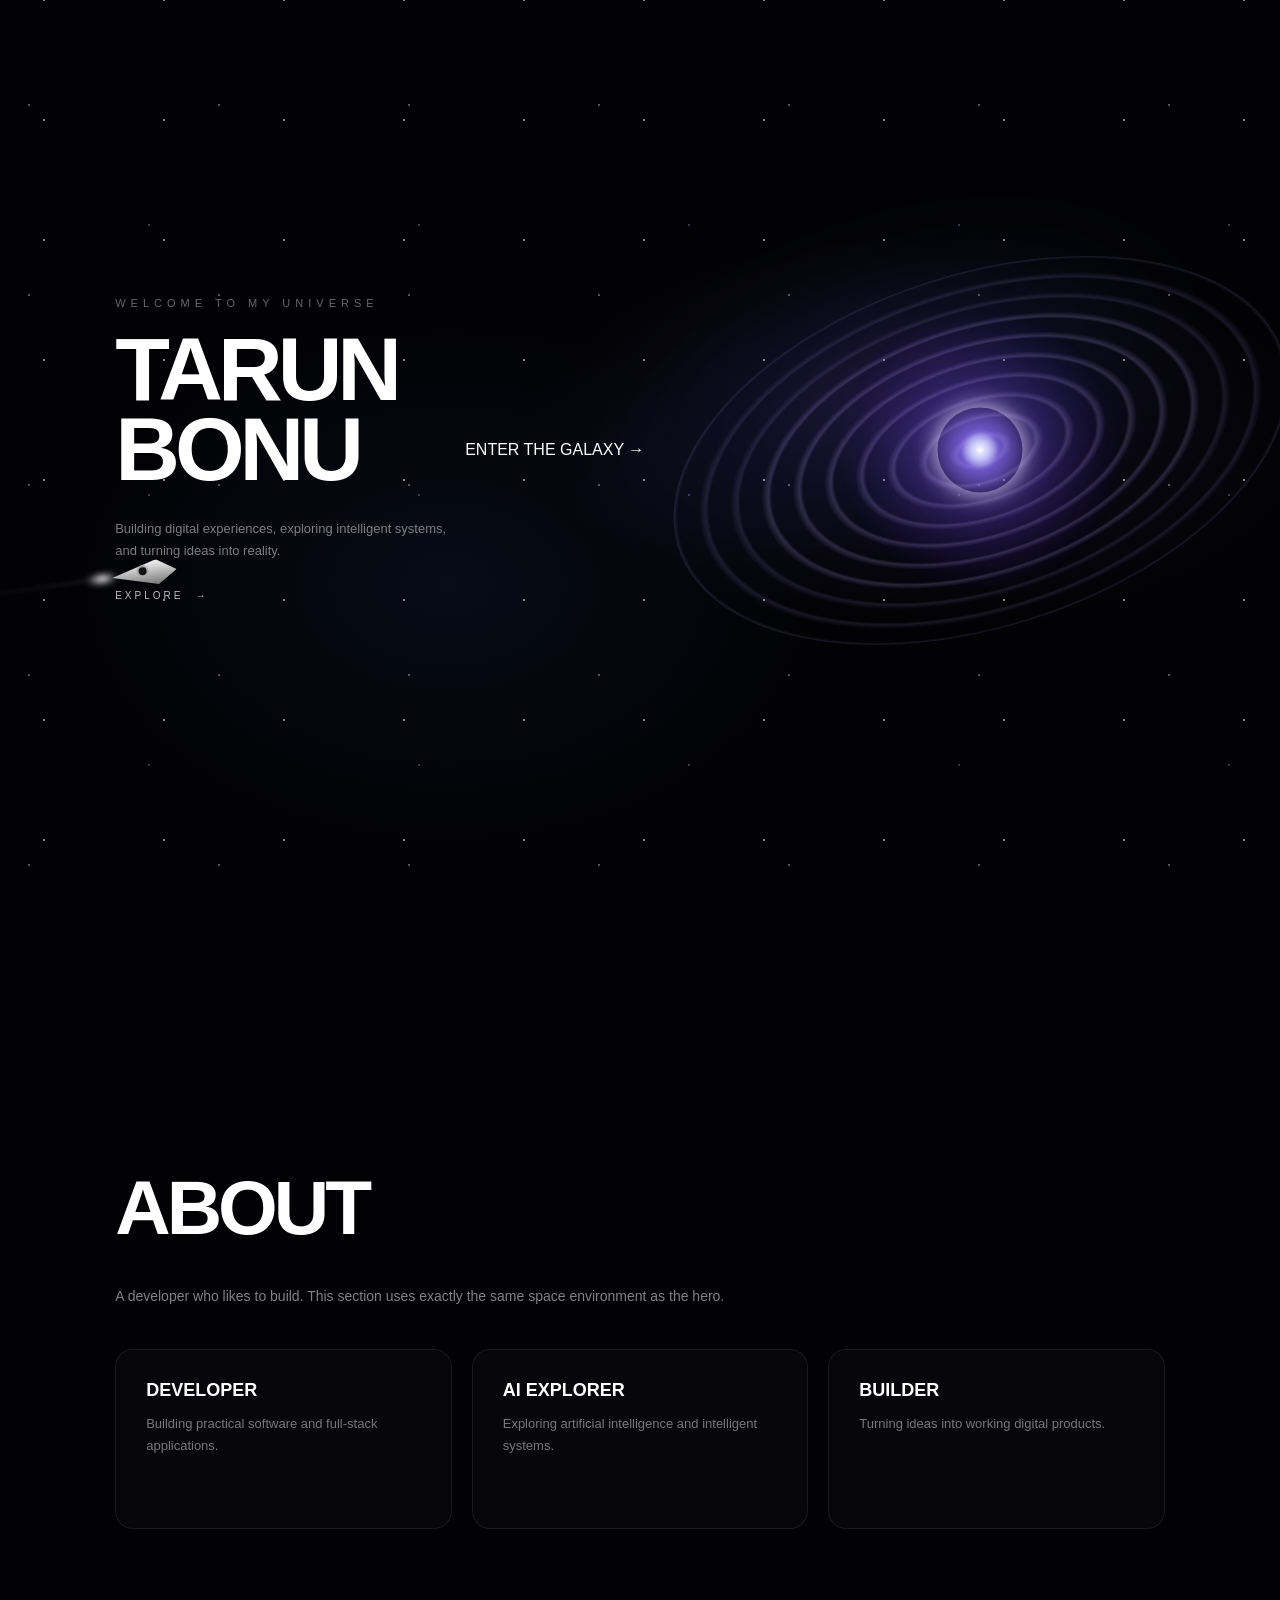
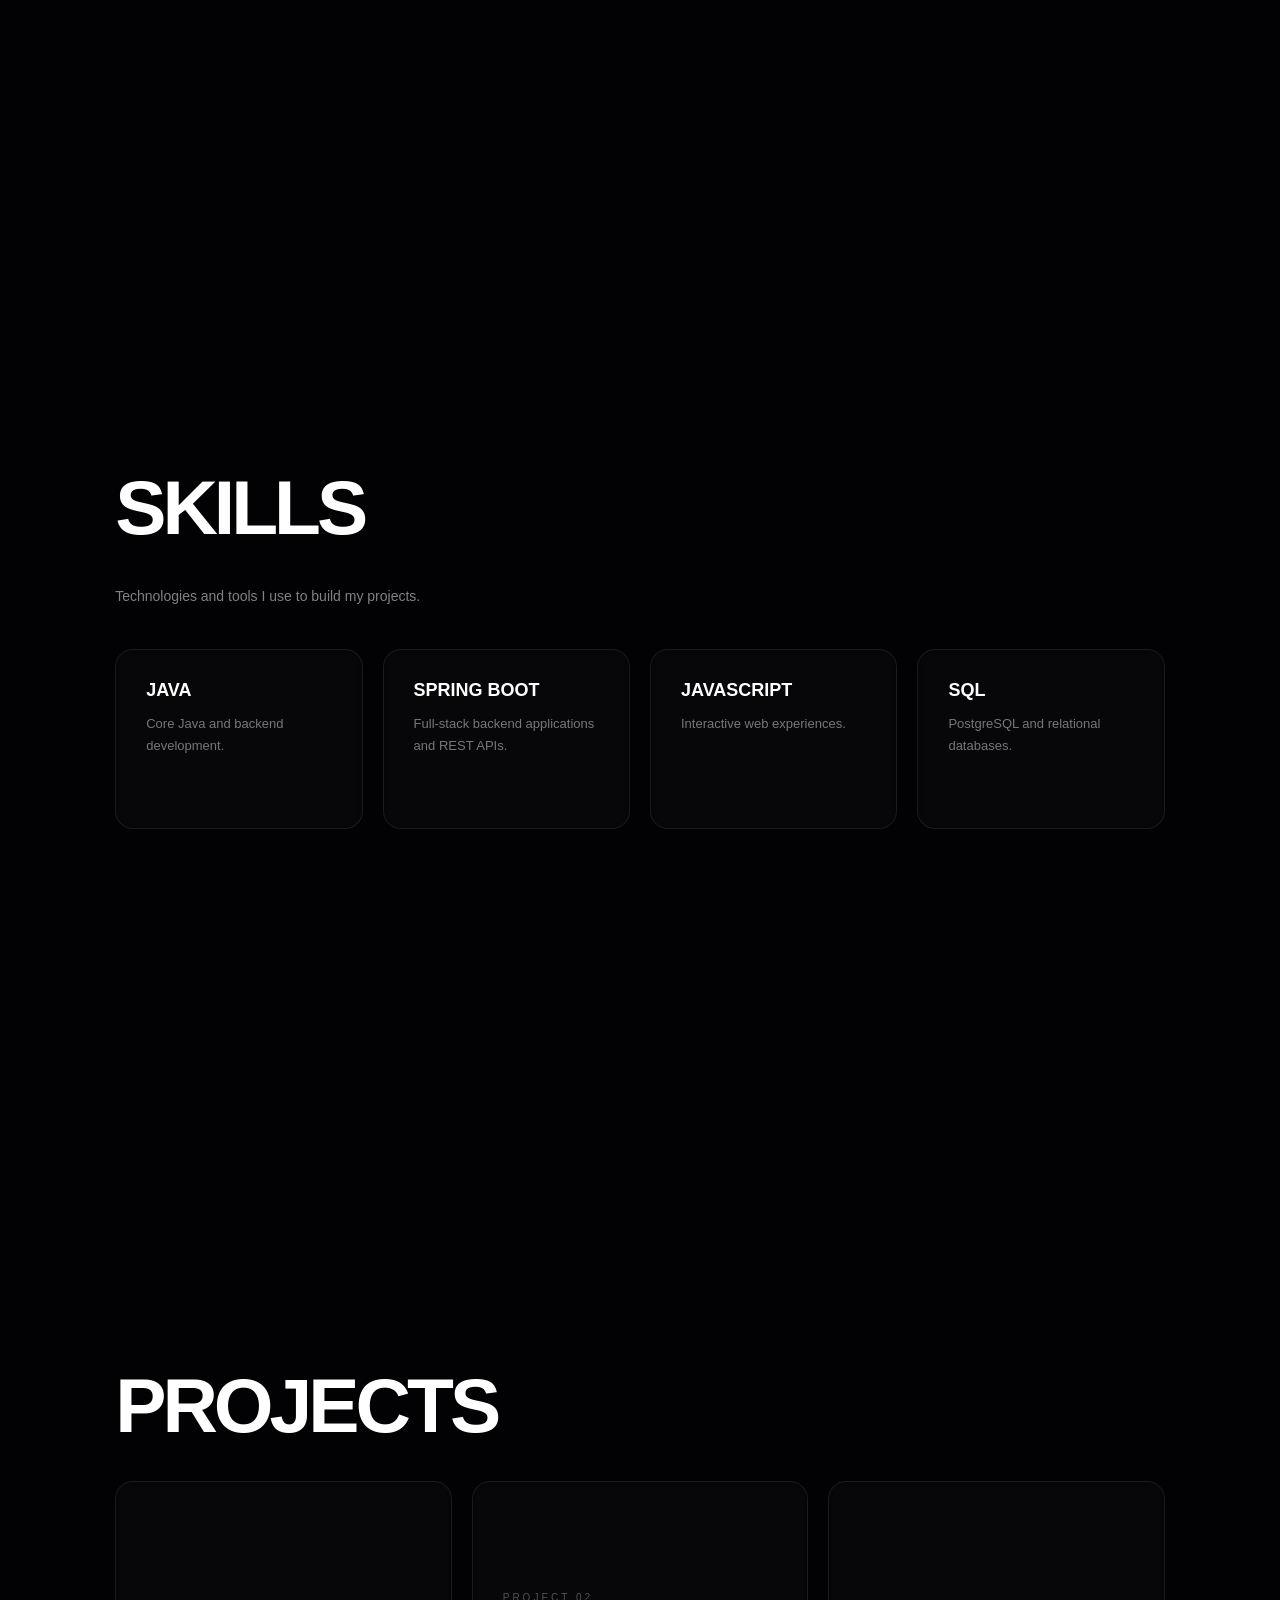
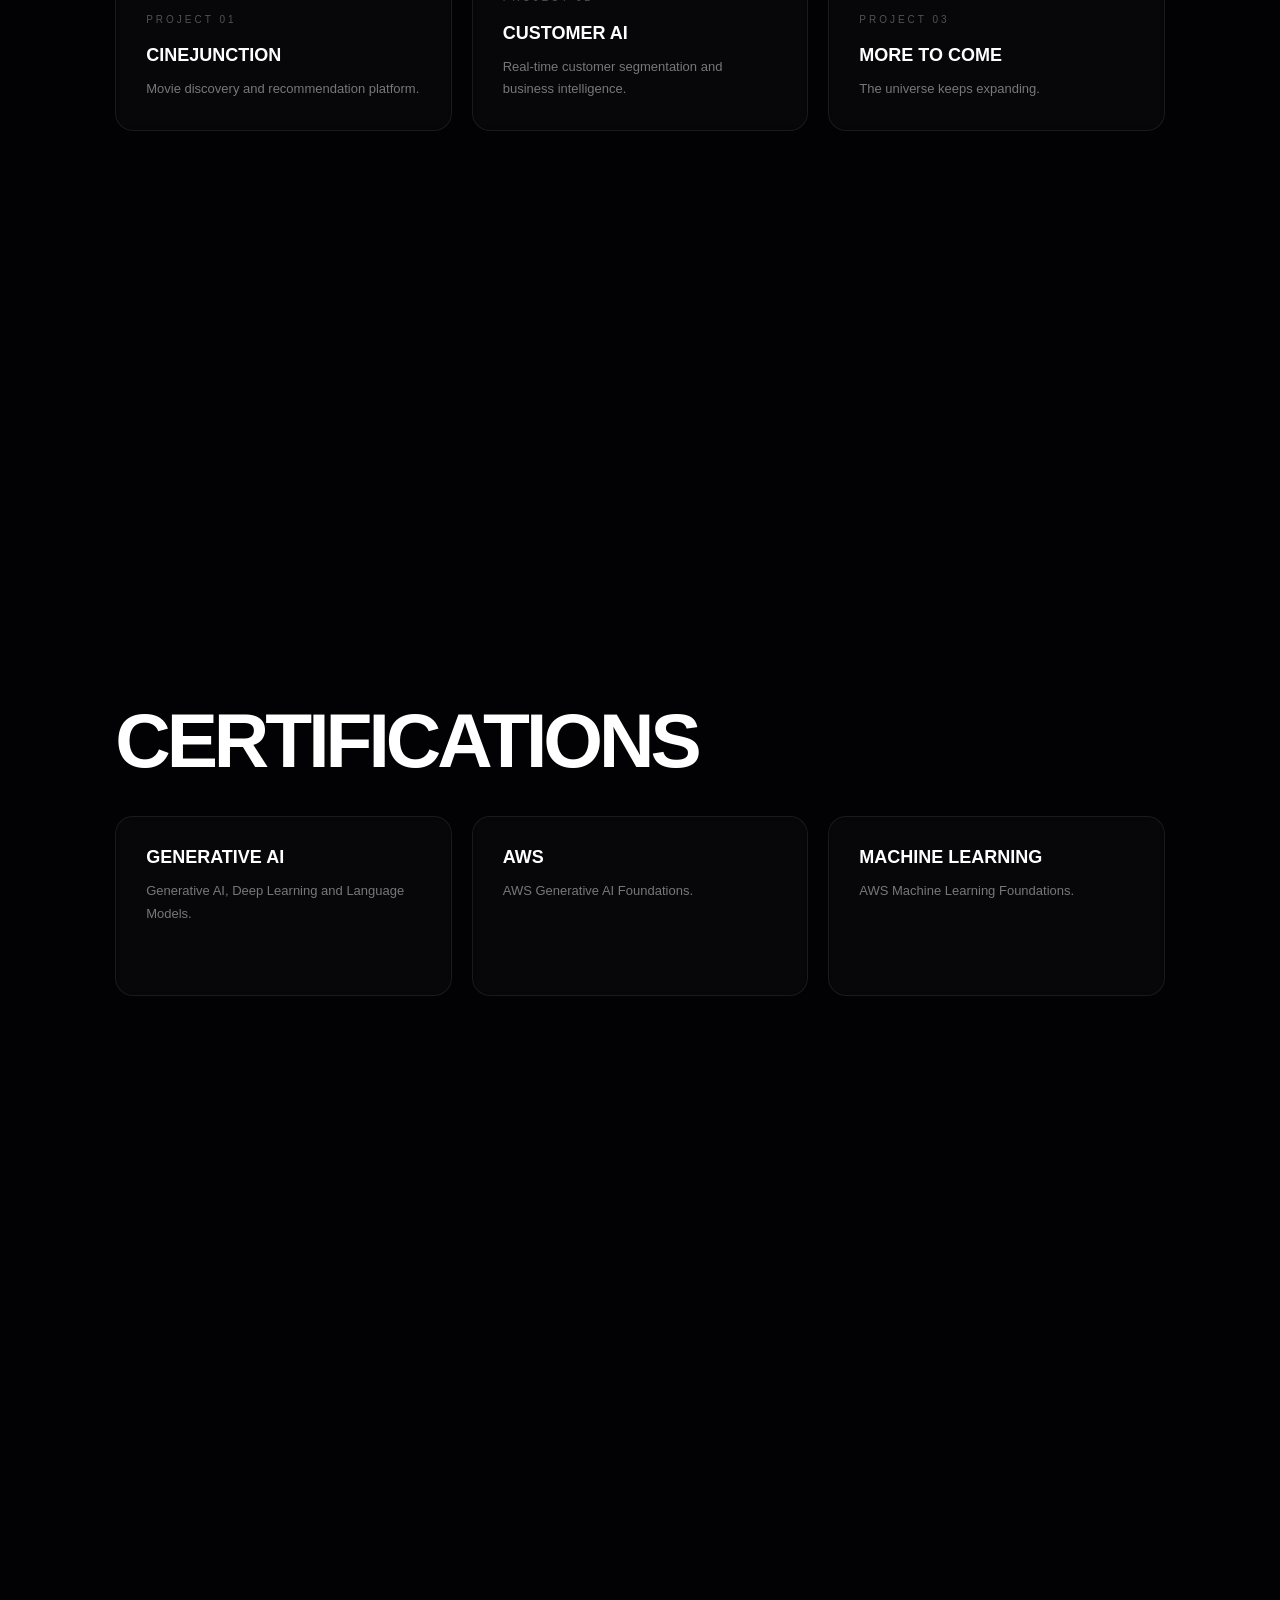
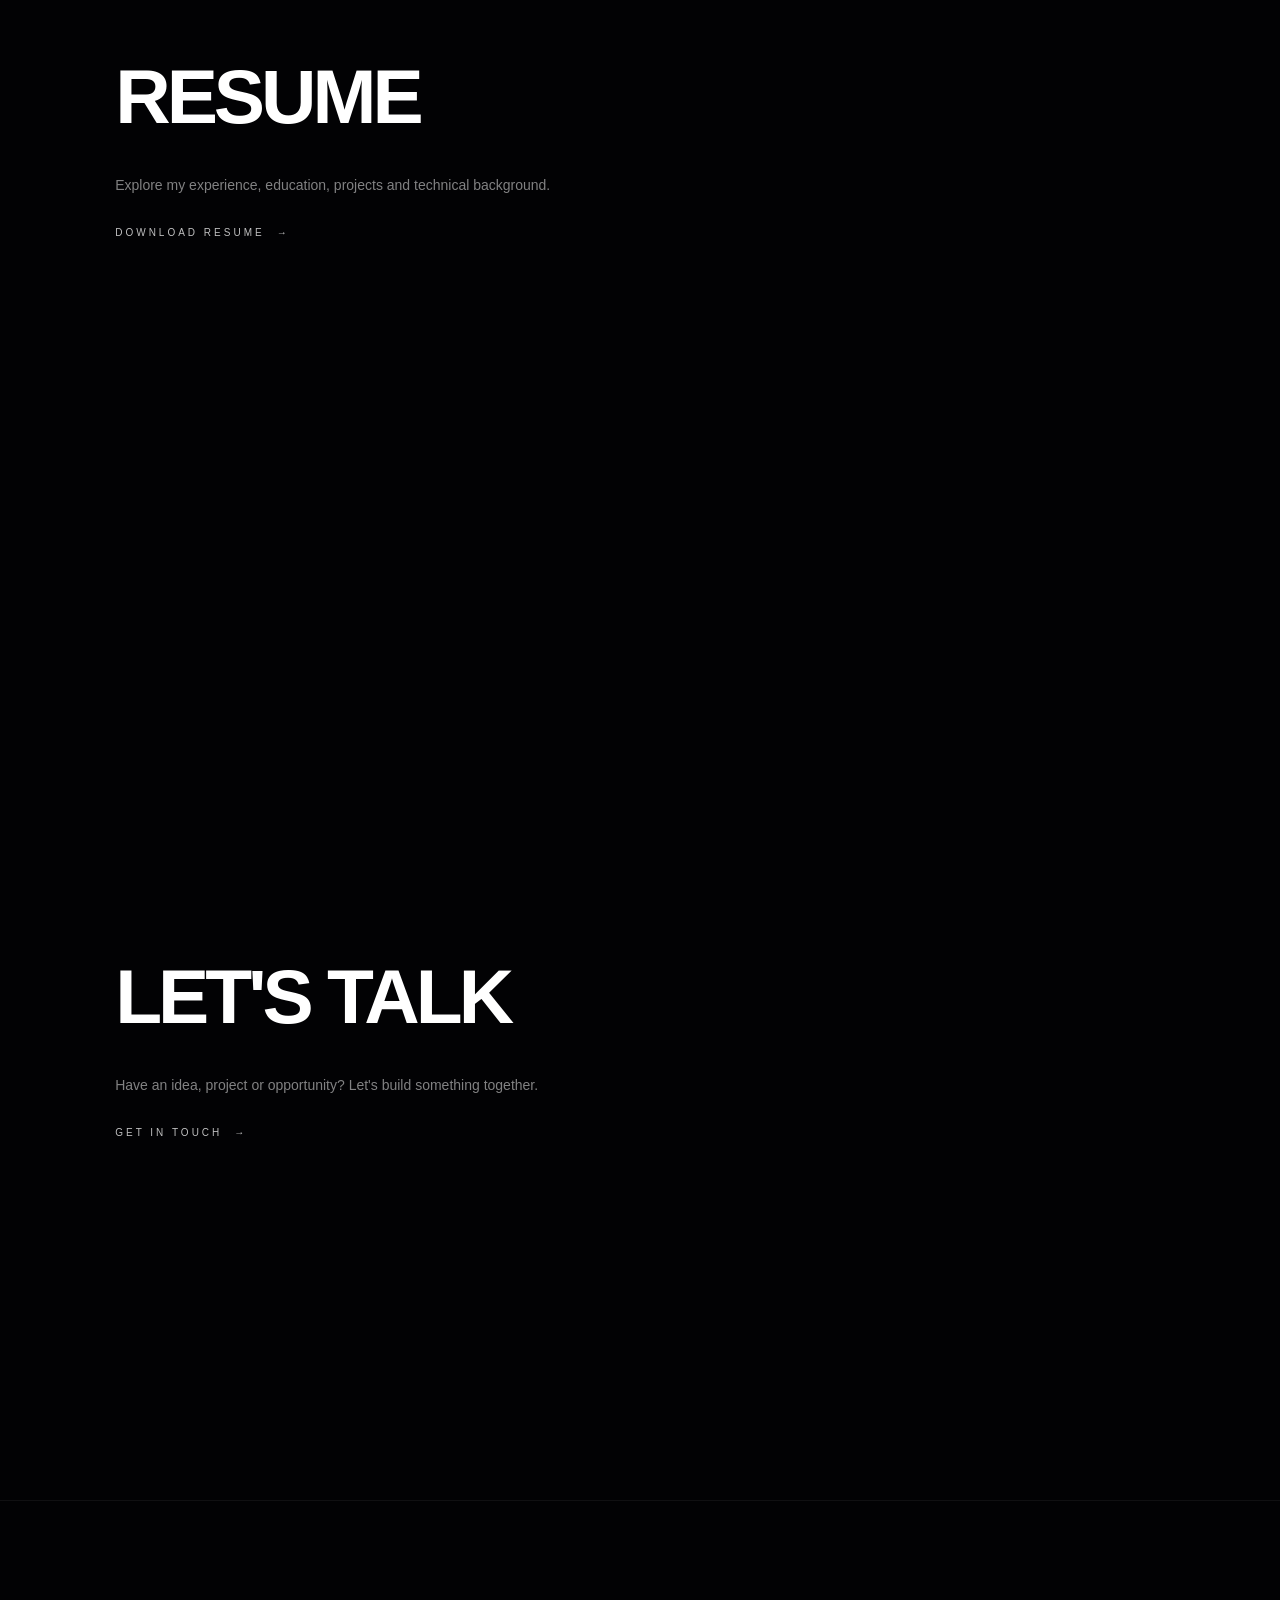
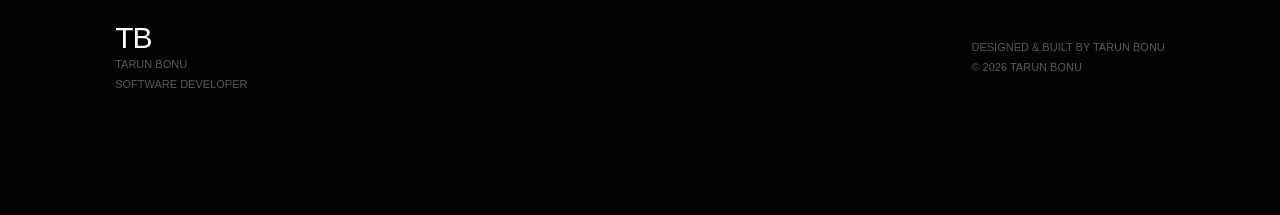
==== demo.html @ 3eeeaf5f "Redefined the animations" ====
<!DOCTYPE html>
<html lang="en">

<head>

<meta charset="UTF-8">

<meta
    name="viewport"
    content="width=device-width, initial-scale=1.0"
>

<title>Tarun — Into The Universe</title>


<style>

/* =========================================================
   RESET
========================================================= */

* {
    margin: 0;
    padding: 0;
    box-sizing: border-box;
}

html {
    scroll-behavior: smooth;
}

body {

    min-height: 100vh;

    background: #020204;

    font-family:
        Inter,
        Arial,
        sans-serif;

    color: white;

    overflow-x: hidden;
}


/* =========================================================
   GLOBAL SPACE
   THIS NOW COVERS THE ENTIRE WEBSITE
========================================================= */

.space {

    position: relative;

    width: 100%;

    min-height: 100vh;

    overflow: hidden;

    background:

        radial-gradient(
            ellipse at 72% 48%,
            rgba(90, 70, 180, 0.16),
            transparent 30%
        ),

        radial-gradient(
            ellipse at 35% 65%,
            rgba(40, 80, 160, 0.12),
            transparent 32%
        ),

        #020204;
}


/* =========================================================
   FIXED SPACE LAYERS
   THESE REMAIN BEHIND EVERYTHING WHILE SCROLLING
========================================================= */

.space-background {

    position: fixed;

    inset: 0;

    width: 100vw;
    height: 100vh;

    overflow: hidden;

    pointer-events: none;

    z-index: 0;

    background:

        radial-gradient(
            ellipse at 72% 48%,
            rgba(90, 70, 180, 0.16),
            transparent 30%
        ),

        radial-gradient(
            ellipse at 35% 65%,
            rgba(40, 80, 160, 0.12),
            transparent 32%
        ),

        #020204;
}


/* =========================================================
   STAR LAYERS
========================================================= */

.stars,
.stars2,
.stars3 {

    position: absolute;

    inset: -20%;

    background-repeat: repeat;

    pointer-events: none;
}


.stars {

    background-image:

        radial-gradient(
            circle,
            white 1px,
            transparent 1.5px
        );

    background-size: 120px 120px;

    opacity: .55;

    animation:
        starsMove 35s linear infinite;
}


.stars2 {

    background-image:

        radial-gradient(
            circle,
            rgba(255,255,255,.8) 1px,
            transparent 1.4px
        );

    background-size: 190px 190px;

    opacity: .4;

    animation:
        starsMove 55s linear infinite reverse;
}


.stars3 {

    background-image:

        radial-gradient(
            circle,
            rgba(180,200,255,.8) 1px,
            transparent 1.2px
        );

    background-size: 270px 270px;

    opacity: .35;

    animation:
        starsMove 80s linear infinite;
}


/* =========================================================
   NEBULA
========================================================= */

.nebula {

    position: absolute;

    width: 650px;
    height: 320px;

    right: 5%;
    top: 25%;

    background:

        radial-gradient(
            ellipse,
            rgba(120, 80, 220, .18),
            rgba(50, 80, 180, .08) 35%,
            transparent 70%
        );

    filter: blur(30px);

    transform: rotate(-18deg);

    animation:
        nebulaPulse 8s ease-in-out infinite;
}


/* =========================================================
   SHOOTING STARS
========================================================= */

.shooting-star {

    position: absolute;

    width: 110px;
    height: 1px;

    background:

        linear-gradient(
            90deg,
            transparent,
            white
        );

    transform: rotate(-35deg);

    opacity: 0;

    animation:
        shooting 7s linear infinite;
}


.shooting-star.s1 {

    top: 18%;
    left: 55%;
}


.shooting-star.s2 {

    top: 65%;
    left: 35%;

    animation-delay: 3s;
}


.shooting-star.s3 {

    top: 38%;
    left: 80%;

    animation-delay: 6s;
}


/* =========================================================
   WEBSITE CONTENT
   IMPORTANT:
   CONTENT IS ABOVE THE SPACE BACKGROUND
========================================================= */

.website-content {

    position: relative;

    z-index: 2;

    width: 100%;
}


/* =========================================================
   HERO
========================================================= */

.hero {

    position: relative;

    min-height: 100vh;

    width: 100%;

    display: flex;

    align-items: center;

    padding: 0 9%;

}


/* =========================================================
   HERO TEXT
========================================================= */

.hero-content {

    position: relative;

    z-index: 10;

}


.eyebrow {

    color:
        rgba(255,255,255,.4);

    font-size: 11px;

    letter-spacing: 5px;

    margin-bottom: 20px;
}


.title {

    color: white;

    font-size:
        clamp(
            55px,
            7vw,
            105px
        );

    font-weight: 700;

    letter-spacing: -5px;

    line-height: .9;
}


.title span {

    display: block;
}


.description {

    margin-top: 28px;

    color:
        rgba(255,255,255,.48);

    font-size: 13px;

    line-height: 1.7;

    max-width: 350px;
}


.explore {

    margin-top: 28px;

    display: inline-flex;

    align-items: center;

    gap: 12px;

    color:
        rgba(255,255,255,.75);

    font-size: 10px;

    letter-spacing: 3px;

    cursor: pointer;

    transition: .3s;
}


.explore:hover {

    color: white;

    gap: 20px;
}


/* =========================================================
   GALAXY
========================================================= */

.galaxy {

    position: absolute;

    width: 420px;
    height: 420px;

    right: 7%;

    top: 50%;

    transform:
        translateY(-50%);

    border-radius: 50%;

    cursor: pointer;

    background:

        radial-gradient(
            circle,
            #fff 0%,
            rgba(210,220,255,.95) 2%,
            rgba(150,120,255,.6) 7%,
            rgba(90,60,200,.3) 18%,
            transparent 48%
        );

    filter: blur(.3px);

    transition:
        transform .5s ease,
        filter .5s ease;

}


.galaxy:hover {

    transform:
        translateY(-50%)
        scale(1.08);

    filter:

        brightness(1.3)

        drop-shadow(
            0 0 40px
            rgba(130,100,255,.4)
        );
}


/* =========================================================
   GALAXY DISK
========================================================= */

.galaxy::before,
.galaxy::after {

    content: "";

    position: absolute;

    inset: 8%;

    border-radius: 50%;

    background:

        repeating-radial-gradient(
            ellipse,
            transparent 0px,
            transparent 12px,
            rgba(190,170,255,.12) 14px,
            transparent 18px
        );

    transform:
        rotate(-18deg)
        scaleX(1.8);

    animation:
        galaxyRotate
        18s
        linear
        infinite;
}


.galaxy::after {

    inset: 18%;

    opacity: .7;

    animation-duration: 12s;

    animation-direction: reverse;
}


/* =========================================================
   GALAXY CORE
========================================================= */

.galaxy-core {

    position: absolute;

    width: 85px;
    height: 85px;

    left: 50%;
    top: 50%;

    transform:
        translate(-50%, -50%);

    border-radius: 50%;

    background:

        radial-gradient(
            circle,
            white 0%,
            rgba(220,220,255,.9) 8%,
            rgba(130,100,255,.35) 30%,
            transparent 70%
        );

    box-shadow:

        0 0 25px
        rgba(255,255,255,.7),

        0 0 80px
        rgba(130,100,255,.5);
}


/* =========================================================
   SPACESHIP
========================================================= */

.ship {

    position: absolute;

    left: 8%;

    top: 62%;

    width: 85px;
    height: 32px;

    transform:
        rotate(-8deg);

    animation:

        fly
        12s
        ease-in-out
        infinite,

        shipFloat
        2.5s
        ease-in-out
        infinite;

    z-index: 5;
}


/* BODY */

.ship-body {

    position: absolute;

    width: 65px;
    height: 25px;

    left: 10px;
    top: 3px;

    background:

        linear-gradient(
            180deg,
            #f4f4f4,
            #777
        );

    border-radius:
        60% 35% 35% 60%;

    clip-path:

        polygon(
            0 50%,
            70% 0,
            100% 50%,
            70% 100%
        );
}


/* WINDOW */

.ship-window {

    position: absolute;

    width: 12px;
    height: 12px;

    border-radius: 50%;

    background: #111;

    border:
        2px solid #aaa;

    left: 35px;
    top: 7px;
}


/* ENGINE */

.engine {

    position: absolute;

    width: 30px;
    height: 8px;

    left: -15px;
    top: 11px;

    background:

        linear-gradient(
            90deg,
            transparent,
            rgba(255,255,255,.9),
            transparent
        );

    filter: blur(3px);

    animation:
        engine
        .25s
        infinite
        alternate;
}


/* TRAIL */

.trail {

    position: absolute;

    width: 180px;
    height: 2px;

    left: -175px;
    top: 14px;

    background:

        linear-gradient(
            90deg,
            transparent,
            rgba(255,255,255,.15)
        );

    filter: blur(2px);
}


/* =========================================================
   SECTIONS
   SAME SPACE BACKGROUND CONTINUES
========================================================= */

.portfolio-section {

    position: relative;

    min-height: 100vh;

    width: 100%;

    padding: 120px 9%;

    display: flex;

    align-items: center;

}


/* Section content */

.section-inner {

    width: 100%;

    max-width: 1100px;

    margin: auto;

}


/* Section heading */

.section-heading {

    font-size:
        clamp(
            45px,
            6vw,
            80px
        );

    letter-spacing: -4px;

    line-height: .95;

    margin-bottom: 40px;
}


/* Section text */

.section-text {

    max-width: 650px;

    color:
        rgba(255,255,255,.5);

    font-size: 14px;

    line-height: 1.8;
}


/* =========================================================
   GLASS CARDS
========================================================= */

.cards {

    display: grid;

    grid-template-columns:
        repeat(
            auto-fit,
            minmax(220px, 1fr)
        );

    gap: 20px;

    margin-top: 40px;
}


.card {

    min-height: 180px;

    padding: 30px;

    border:

        1px solid
        rgba(255,255,255,.08);

    background:

        rgba(255,255,255,.025);

    backdrop-filter:
        blur(8px);

    border-radius: 18px;

    transition: .35s ease;
}


.card:hover {

    transform:
        translateY(-8px);

    border-color:
        rgba(255,255,255,.2);

    background:
        rgba(255,255,255,.045);
}


.card h3 {

    font-size: 18px;

    margin-bottom: 12px;
}


.card p {

    color:
        rgba(255,255,255,.45);

    font-size: 13px;

    line-height: 1.7;
}


/* =========================================================
   PROJECT CARDS
========================================================= */

.project-card {

    min-height: 250px;

    display: flex;

    flex-direction: column;

    justify-content: flex-end;
}


.project-number {

    font-size: 10px;

    letter-spacing: 3px;

    color:
        rgba(255,255,255,.3);

    margin-bottom: 20px;
}


/* =========================================================
   FOOTER
========================================================= */

.footer {

    position: relative;

    min-height: 35vh;

    padding: 80px 9%;

    border-top:
        1px solid
        rgba(255,255,255,.06);

    display: flex;

    align-items: center;

    justify-content: space-between;
}


.footer-name {

    font-size: 30px;

    letter-spacing: -1px;
}


.footer-text {

    color:
        rgba(255,255,255,.35);

    font-size: 11px;

    line-height: 1.8;
}


/* =========================================================
   ANIMATIONS
========================================================= */

@keyframes starsMove {

    from {

        transform:
            translate(0,0);
    }

    to {

        transform:
            translate(120px,80px);
    }
}


@keyframes nebulaPulse {

    0%,100% {

        opacity: .5;

        transform:
            rotate(-18deg)
            scale(1);
    }

    50% {

        opacity: .8;

        transform:
            rotate(-18deg)
            scale(1.08);
    }
}


@keyframes galaxyRotate {

    from {

        transform:
            rotate(-18deg)
            scaleX(1.8);
    }

    to {

        transform:
            rotate(342deg)
            scaleX(1.8);
    }
}


@keyframes shooting {

    0% {

        transform:
            translate(0,0)
            rotate(-35deg);

        opacity: 0;
    }

    10% {

        opacity: 1;
    }

    25% {

        transform:
            translate(300px,180px)
            rotate(-35deg);

        opacity: 0;
    }

    100% {

        opacity: 0;
    }
}


@keyframes fly {

    0% {

        left: 8%;
        top: 62%;
    }

    50% {

        left: 38%;
        top: 45%;
    }

    100% {

        left: 70%;
        top: 43%;
    }
}


@keyframes shipFloat {

    0%,100% {

        margin-top: 0;
    }

    50% {

        margin-top: -8px;
    }
}


@keyframes engine {

    from {

        opacity: .3;

        transform:
            scaleX(.7);
    }

    to {

        opacity: 1;

        transform:
            scaleX(1.3);
    }
}


/* =========================================================
   MOBILE
========================================================= */

@media(max-width:800px) {

    .hero {

        min-height: 100vh;

        padding:
            100px 7%
            60px;
    }


    .galaxy {

        width: 280px;
        height: 280px;

        right: -30px;

        top: 62%;
    }


    .title {

        font-size: 58px;
    }


    .description {

        max-width: 280px;
    }


    .ship {

        transform:
            scale(.7)
            rotate(-8deg);
    }


    .portfolio-section {

        min-height: 80vh;

        padding:
            100px 7%;
    }


    .section-heading {

        font-size: 50px;
    }


    .footer {

        padding:
            60px 7%;

        flex-direction: column;

        align-items: flex-start;

        gap: 30px;
    }

}

</style>

</head>


<body>


<!-- =====================================================
     GLOBAL SPACE BACKGROUND
     FIXED = NEVER DISAPPEARS WHEN SCROLLING
===================================================== -->

<div class="space-background">

    <div class="stars"></div>

    <div class="stars2"></div>

    <div class="stars3"></div>

    <div class="nebula"></div>

    <div class="shooting-star s1"></div>

    <div class="shooting-star s2"></div>

    <div class="shooting-star s3"></div>

</div>



<!-- =====================================================
     ALL WEBSITE CONTENT
===================================================== -->

<main class="website-content">


<!-- =====================================================
     HERO
===================================================== -->

<section class="hero">


    <!-- TEXT -->

    <div class="hero-content">

        <div class="eyebrow">

            WELCOME TO MY UNIVERSE

        </div>


        <h1 class="title">

            TARUN

            <span>BONU</span>

        </h1>


        <p class="description">

            Building digital experiences,
            exploring intelligent systems,
            and turning ideas into reality.

        </p>


        <div class="explore">

            EXPLORE

            <span>→</span>

        </div>

    </div>



    <!-- GALAXY -->

    <div
        class="galaxy"
        id="galaxy"
    >

        <div class="galaxy-core"></div>

    </div>


    <div class="project-message">

        ENTER THE GALAXY →

    </div>


    <!-- SHIP -->

    <div class="ship">

        <div class="trail"></div>

        <div class="engine"></div>

        <div class="ship-body"></div>

        <div class="ship-window"></div>

    </div>


</section>



<!-- =====================================================
     ABOUT
===================================================== -->

<section class="portfolio-section">

    <div class="section-inner">

        <h2 class="section-heading">

            ABOUT

        </h2>


        <p class="section-text">

            A developer who likes to build.
            This section uses exactly the same
            space environment as the hero.

        </p>


        <div class="cards">

            <div class="card">

                <h3>DEVELOPER</h3>

                <p>
                    Building practical software
                    and full-stack applications.
                </p>

            </div>


            <div class="card">

                <h3>AI EXPLORER</h3>

                <p>
                    Exploring artificial intelligence
                    and intelligent systems.
                </p>

            </div>


            <div class="card">

                <h3>BUILDER</h3>

                <p>
                    Turning ideas into working
                    digital products.
                </p>

            </div>

        </div>

    </div>

</section>



<!-- =====================================================
     SKILLS
===================================================== -->

<section class="portfolio-section">

    <div class="section-inner">

        <h2 class="section-heading">

            SKILLS

        </h2>


        <p class="section-text">

            Technologies and tools I use
            to build my projects.

        </p>


        <div class="cards">

            <div class="card">

                <h3>JAVA</h3>

                <p>
                    Core Java and backend development.
                </p>

            </div>


            <div class="card">

                <h3>SPRING BOOT</h3>

                <p>
                    Full-stack backend applications
                    and REST APIs.
                </p>

            </div>


            <div class="card">

                <h3>JAVASCRIPT</h3>

                <p>
                    Interactive web experiences.
                </p>

            </div>


            <div class="card">

                <h3>SQL</h3>

                <p>
                    PostgreSQL and relational databases.
                </p>

            </div>

        </div>

    </div>

</section>



<!-- =====================================================
     PROJECTS
===================================================== -->

<section class="portfolio-section">

    <div class="section-inner">

        <h2 class="section-heading">

            PROJECTS

        </h2>


        <div class="cards">

            <div class="card project-card">

                <div class="project-number">

                    PROJECT 01

                </div>

                <h3>

                    CINEJUNCTION

                </h3>

                <p>

                    Movie discovery and
                    recommendation platform.

                </p>

            </div>


            <div class="card project-card">

                <div class="project-number">

                    PROJECT 02

                </div>

                <h3>

                    CUSTOMER AI

                </h3>

                <p>

                    Real-time customer segmentation
                    and business intelligence.

                </p>

            </div>


            <div class="card project-card">

                <div class="project-number">

                    PROJECT 03

                </div>

                <h3>

                    MORE TO COME

                </h3>

                <p>

                    The universe keeps expanding.

                </p>

            </div>

        </div>

    </div>

</section>



<!-- =====================================================
     CERTIFICATIONS
===================================================== -->

<section class="portfolio-section">

    <div class="section-inner">

        <h2 class="section-heading">

            CERTIFICATIONS

        </h2>


        <div class="cards">

            <div class="card">

                <h3>

                    GENERATIVE AI

                </h3>

                <p>

                    Generative AI, Deep Learning
                    and Language Models.

                </p>

            </div>


            <div class="card">

                <h3>

                    AWS

                </h3>

                <p>

                    AWS Generative AI Foundations.

                </p>

            </div>


            <div class="card">

                <h3>

                    MACHINE LEARNING

                </h3>

                <p>

                    AWS Machine Learning Foundations.

                </p>

            </div>

        </div>

    </div>

</section>



<!-- =====================================================
     RESUME
===================================================== -->

<section class="portfolio-section">

    <div class="section-inner">

        <h2 class="section-heading">

            RESUME

        </h2>


        <p class="section-text">

            Explore my experience, education,
            projects and technical background.

        </p>


        <div class="explore">

            DOWNLOAD RESUME

            <span>→</span>

        </div>

    </div>

</section>



<!-- =====================================================
     CONTACT
===================================================== -->

<section class="portfolio-section">

    <div class="section-inner">

        <h2 class="section-heading">

            LET'S TALK

        </h2>


        <p class="section-text">

            Have an idea, project or opportunity?
            Let's build something together.

        </p>


        <div class="explore">

            GET IN TOUCH

            <span>→</span>

        </div>

    </div>

</section>



<!-- =====================================================
     FOOTER
===================================================== -->

<footer class="footer">

    <div>

        <div class="footer-name">

            TB

        </div>

        <div class="footer-text">

            TARUN BONU<br>

            SOFTWARE DEVELOPER

        </div>

    </div>


    <div class="footer-text">

        DESIGNED & BUILT BY TARUN BONU<br>

        © 2026 TARUN BONU

    </div>

</footer>


</main>



<script>

/* =========================================================
   PARALLAX
========================================================= */

const space =
    document.querySelector(".space-background");

const galaxy =
    document.getElementById("galaxy");

const nebula =
    document.querySelector(".nebula");

const stars =
    document.querySelectorAll(
        ".stars, .stars2, .stars3"
    );


document.addEventListener(
    "mousemove",
    (e) => {

        const x =
            e.clientX /
            window.innerWidth -
            0.5;

        const y =
            e.clientY /
            window.innerHeight -
            0.5;


        /*
            Only a subtle movement.
            The design itself stays unchanged.
        */

        galaxy.style.marginLeft =
            `${x * 25}px`;

        galaxy.style.marginTop =
            `${y * 20}px`;


        nebula.style.marginLeft =
            `${x * -35}px`;


        stars.forEach(
            (star, index) => {

                const amount =
                    (index + 1) * -15;

                star.style.marginLeft =
                    `${x * amount}px`;

                star.style.marginTop =
                    `${y * amount}px`;

            }
        );

    }
);


/* =========================================================
   GALAXY CLICK
========================================================= */

galaxy.addEventListener(
    "click",
    () => {

        galaxy.style.transform =
            "translateY(-50%) scale(1.25)";


        setTimeout(
            () => {

                galaxy.style.transform =
                    "translateY(-50%) scale(1)";

            },
            700
        );

    }
);

</script>


</body>

</html>
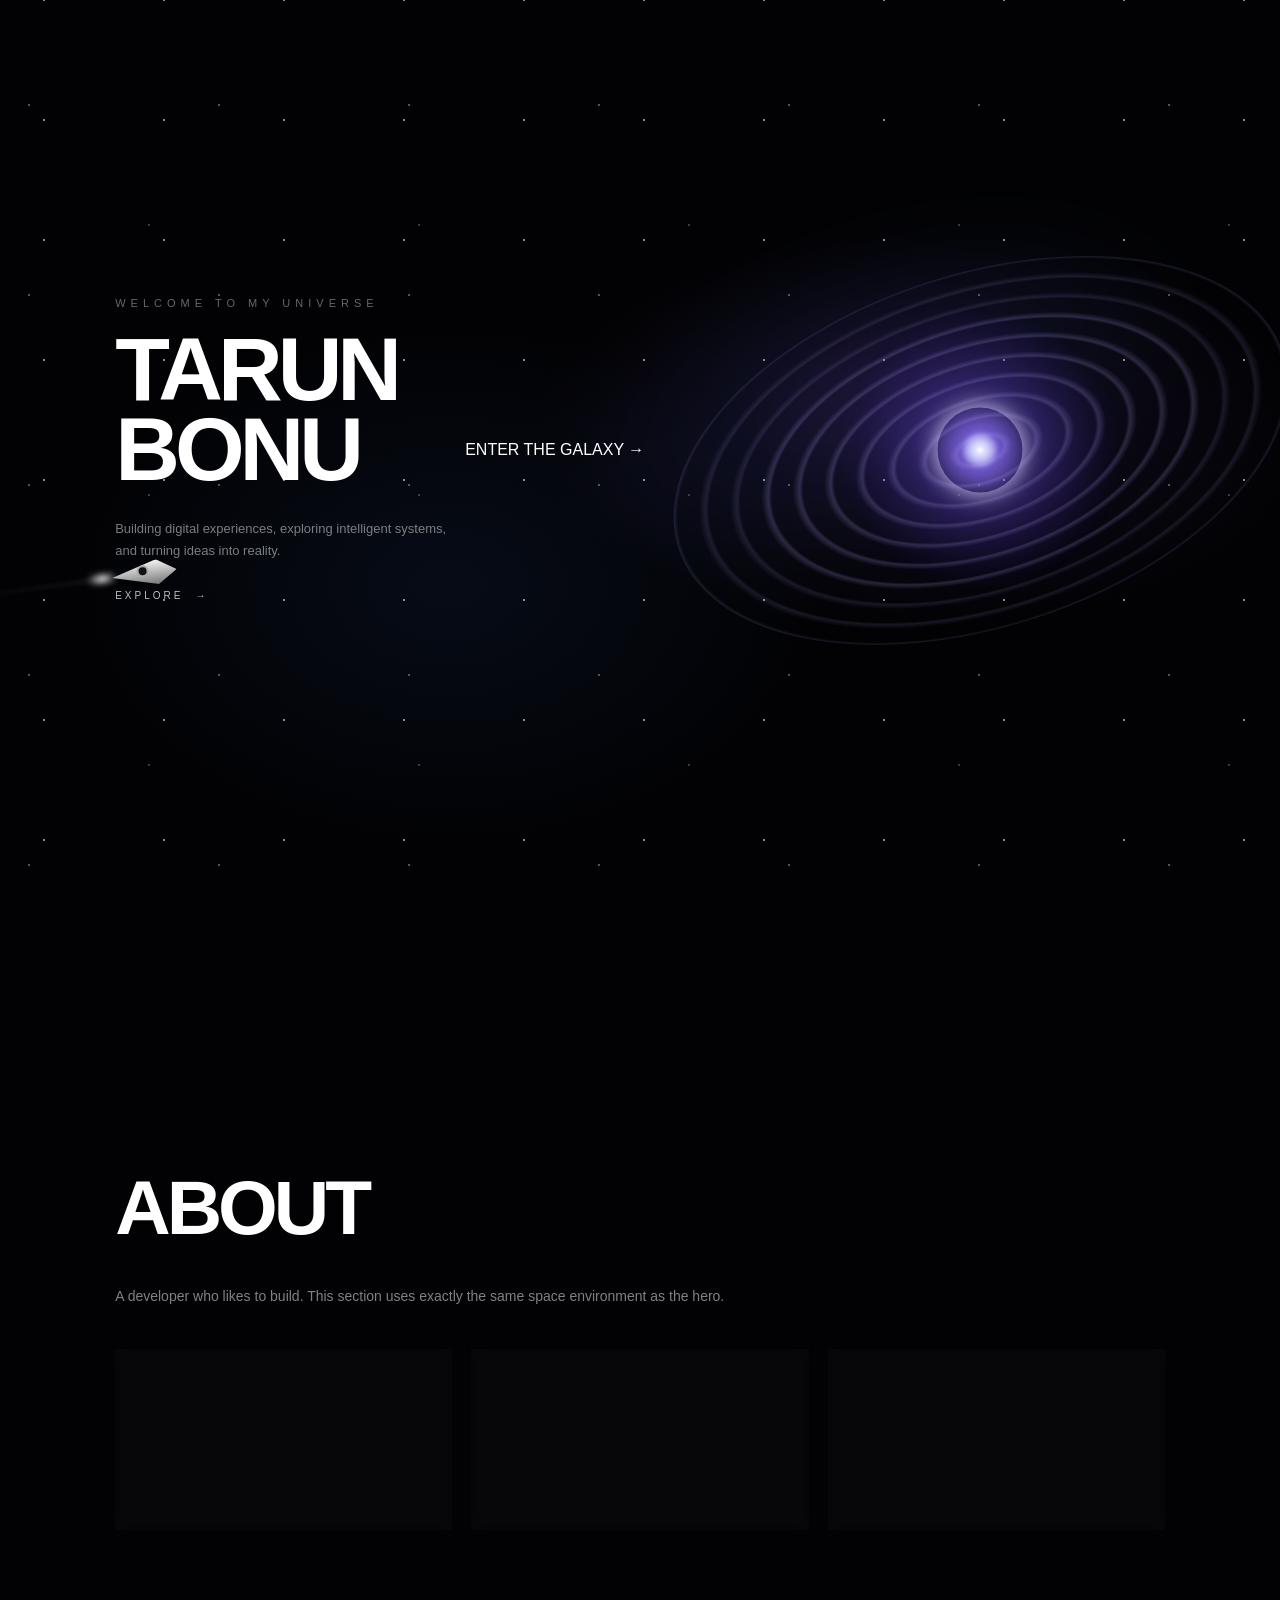
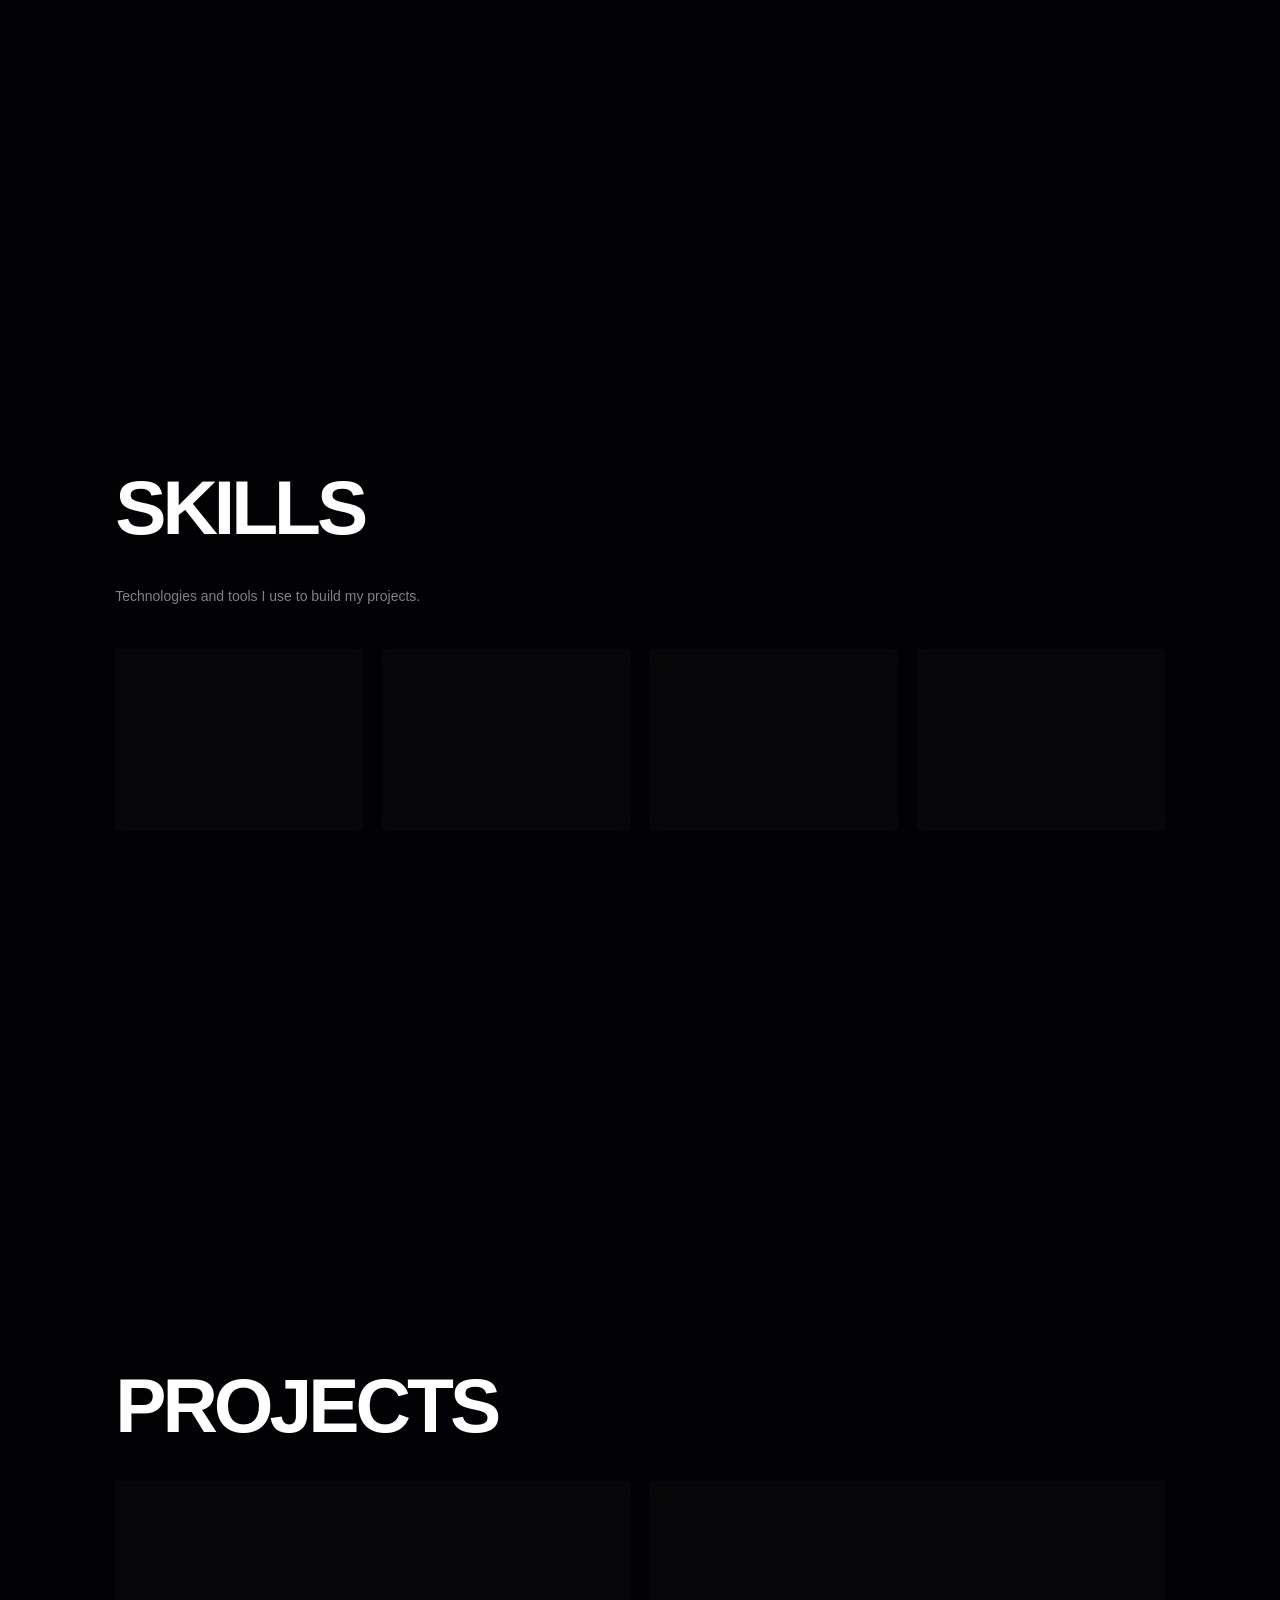
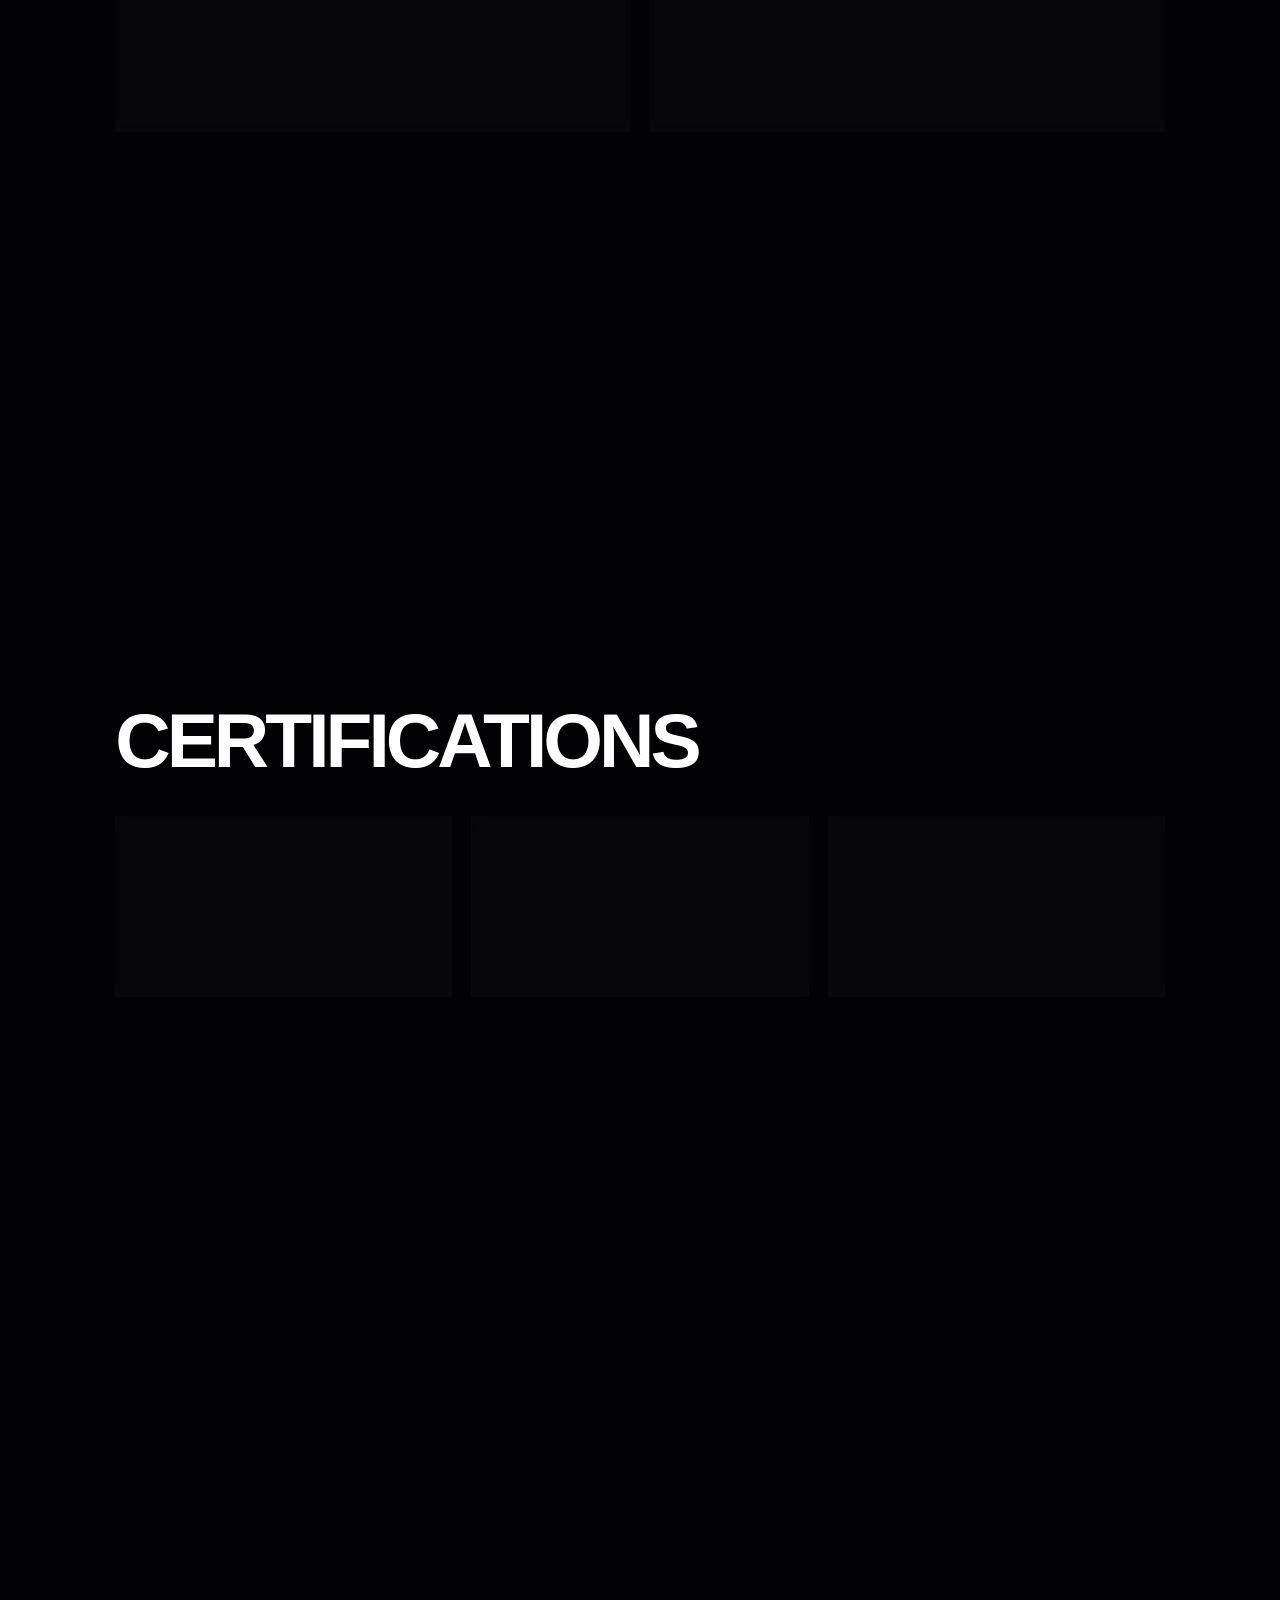
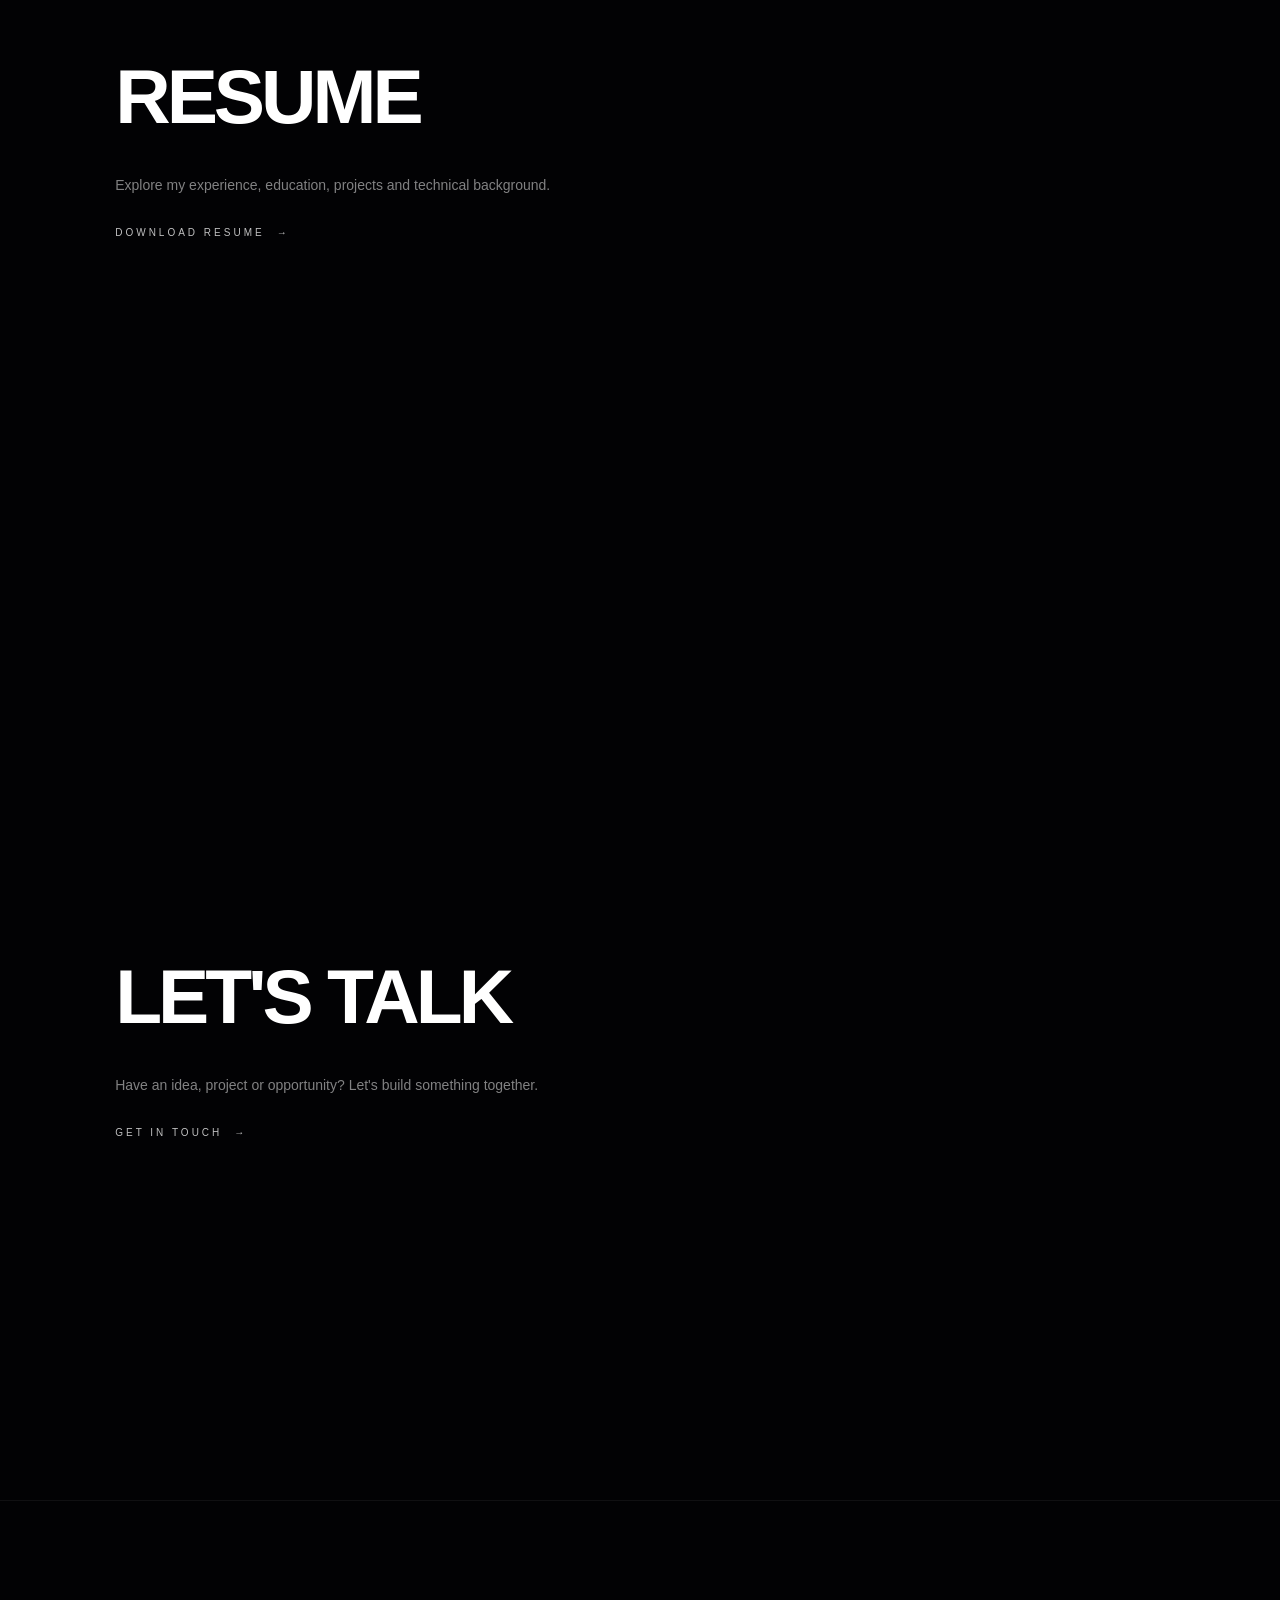
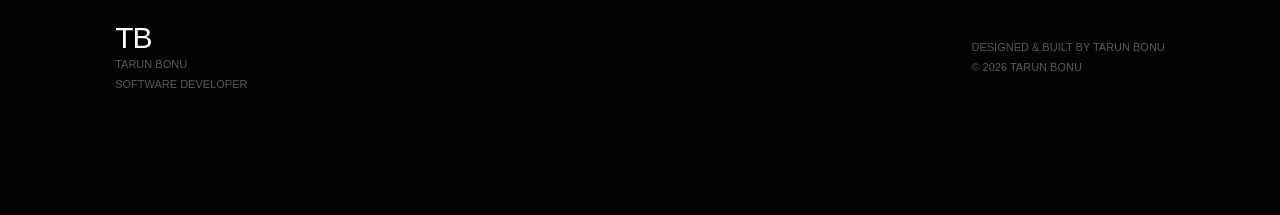
==== commit 9d67592f: "Changed section" ====
--- a/demo.html
+++ b/demo.html
@@ -1442,30 +1442,6 @@
 
                 <h3>
 
-                    CINEJUNCTION
-
-                </h3>
-
-                <p>
-
-                    Movie discovery and
-                    recommendation platform.
-
-                </p>
-
-            </div>
-
-
-            <div class="card project-card">
-
-                <div class="project-number">
-
-                    PROJECT 02
-
-                </div>
-
-                <h3>
-
                     CUSTOMER AI
 
                 </h3>
@@ -1484,7 +1460,7 @@
 
                 <div class="project-number">
 
-                    PROJECT 03
+                    PROJECT 02
 
                 </div>
 
